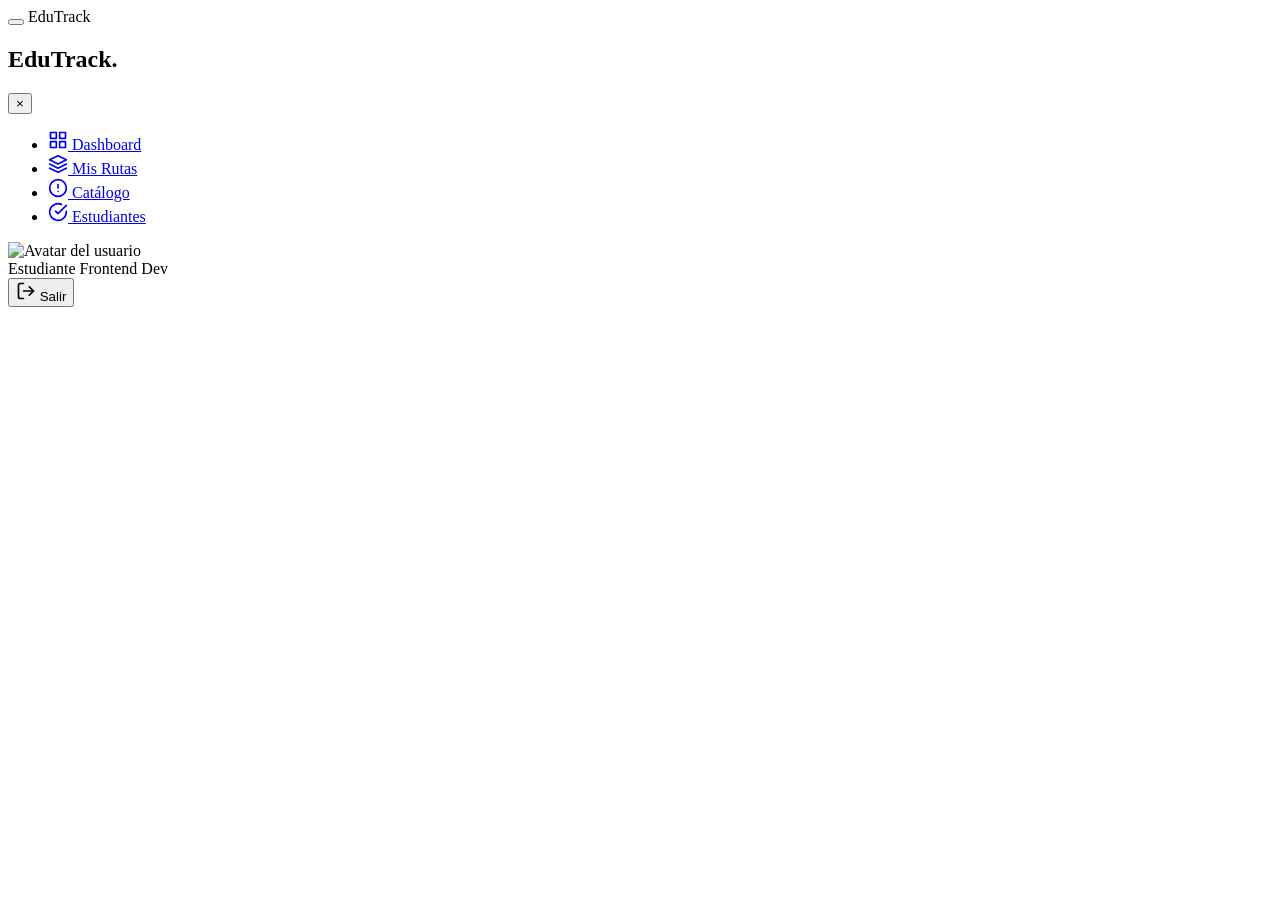
==== catalogo.html @ 28dd6607 "Merge branch 'fix/sidebar-cerrar' into dev" ====
<!DOCTYPE html>
<html lang="es">
<head>
    <meta charset="UTF-8">
    <meta name="viewport" content="width=device-width, initial-scale=1.0">
    <title>Catálogo de Cursos | EduTrack</title>
    <link rel="stylesheet" href="css/dashboard_styles.css">
    <link rel="stylesheet" href="css/catalogo.css">
    <link href="https://fonts.googleapis.com/css2?family=Inter:wght@400;500;600&family=Space+Grotesk:wght@500;700&display=swap" rel="stylesheet">
</head>
<body>

    <div class="mobile-topbar">
        <button id="menu-toggle" class="menu-btn" aria-label="Alternar menú">
            <div class="hamburger">
                <span></span><span></span><span></span><span></span>
            </div>
        </button>
        <span class="mobile-brand">EduTrack</span>
        <div class="mobile-spacer"></div>
    </div>

    <div class="dashboard-layout">
        <aside class="sidebar" id="sidebar">
            <div class="sidebar-header">
                <h1 class="brand-logo-text">EduTrack.</h1>
                <button id="close-sidebar" class="close-btn-mobile" aria-label="Cerrar menú">&times;</button>
            </div>

            <nav class="sidebar-nav">
                <ul class="nav-menu">
                    <li class="nav-item">
                        <a href="dashboard.html" class="nav-link">
                            <svg width="20" height="20" viewBox="0 0 24 24" fill="none" stroke="currentColor" stroke-width="2" stroke-linecap="round" stroke-linejoin="round"><rect x="3" y="3" width="7" height="7"></rect><rect x="14" y="3" width="7" height="7"></rect><rect x="14" y="14" width="7" height="7"></rect><rect x="3" y="14" width="7" height="7"></rect></svg>
                            <span>Dashboard</span>
                        </a>
                    </li>
                    <li class="nav-item">
                        <a href="#" class="nav-link" data-coming-soon="Mis Rutas">
                            <svg width="20" height="20" viewBox="0 0 24 24" fill="none" stroke="currentColor" stroke-width="2" stroke-linecap="round" stroke-linejoin="round"><polygon points="12 2 2 7 12 12 22 7 12 2"></polygon><polyline points="2 17 12 22 22 17"></polyline><polyline points="2 12 12 17 22 12"></polyline></svg>
                            <span>Mis Rutas</span>
                        </a>
                    </li>
                    <li class="nav-item active">
                        <a href="catalogo.html" class="nav-link">
                            <svg width="20" height="20" viewBox="0 0 24 24" fill="none" stroke="currentColor" stroke-width="2" stroke-linecap="round" stroke-linejoin="round"><circle cx="12" cy="12" r="10"></circle><line x1="12" y1="8" x2="12" y2="12"></line><line x1="12" y1="16" x2="12.01" y2="16"></line></svg>
                            <span>Catálogo</span>
                        </a>
                    </li>
                    <li class="nav-item">
                        <a href="estudiantes.html" class="nav-link">
                            <svg width="20" height="20" viewBox="0 0 24 24" fill="none" stroke="currentColor" stroke-width="2" stroke-linecap="round" stroke-linejoin="round"><path d="M22 11.08V12a10 10 0 1 1-5.93-9.14"></path><polyline points="22 4 12 14.01 9 11.01"></polyline></svg>
                            <span>Estudiantes</span>
                        </a>
                    </li>
                </ul>
            </nav>

            <div class="sidebar-footer">
                <div class="user-profile">
                    <img src="https://placehold.co/40x40?text=U" alt="Avatar del usuario" class="user-avatar">
                    <div class="user-info">
                        <span class="user-name">Estudiante</span>
                        <span class="user-role">Frontend Dev</span>
                    </div>
                </div>
                <button id="btn-logout-dashboard" class="btn-logout" aria-label="Cerrar sesión">
                    <svg width="20" height="20" viewBox="0 0 24 24" fill="none" stroke="currentColor" stroke-width="2" stroke-linecap="round" stroke-linejoin="round"><path d="M9 21H5a2 2 0 0 1-2-2V5a2 2 0 0 1 2-2h4"></path><polyline points="16 17 21 12 16 7"></polyline><line x1="21" y1="12" x2="9" y2="12"></line></svg>
                    <span>Salir</span>
                </button>
            </div>
        </aside>

        <div id="sidebar-overlay" class="sidebar-overlay"></div>

        <main class="main-content" id="catalog-app">
            <!-- El contenido se renderizará dinámicamente desde catalogo.js -->
        </main>
    </div>

    <script src="js/sidebar.js"></script>
    <script src="js/catalogo.js"></script>
</body>
</html>
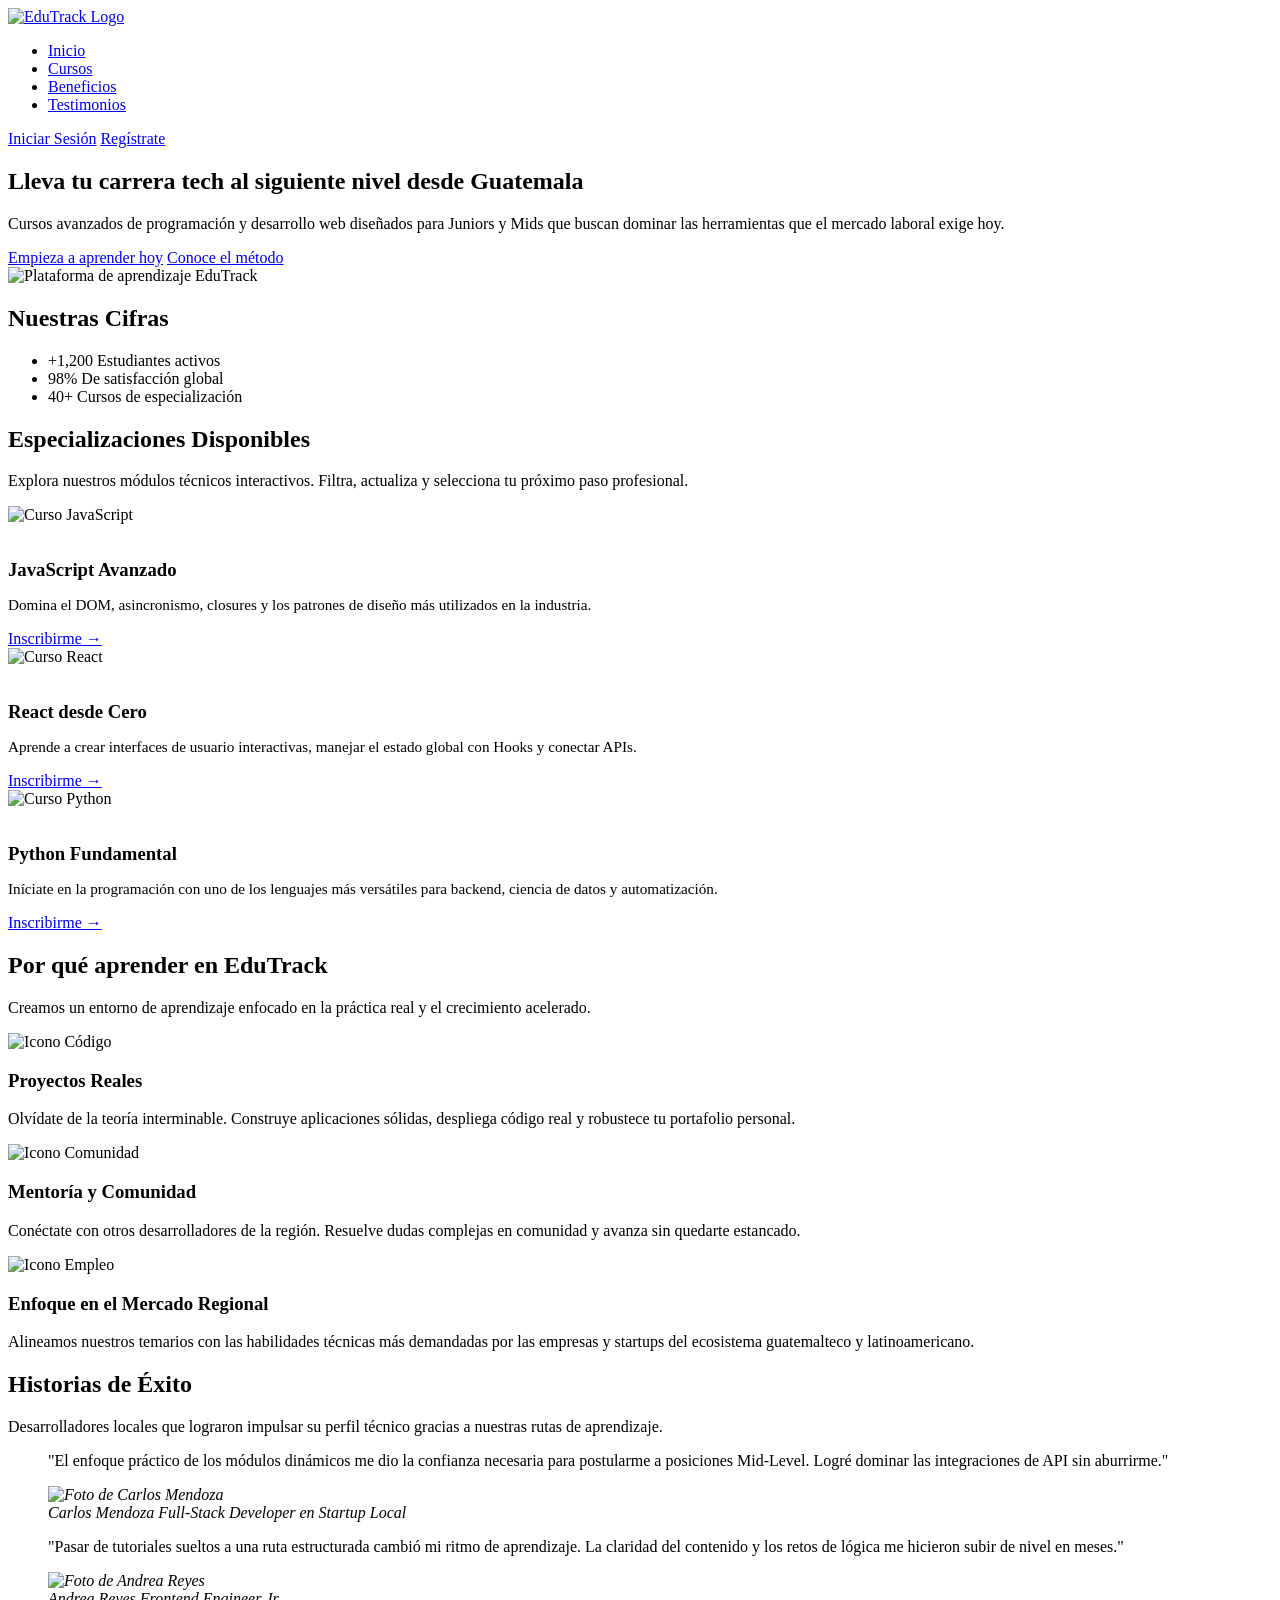
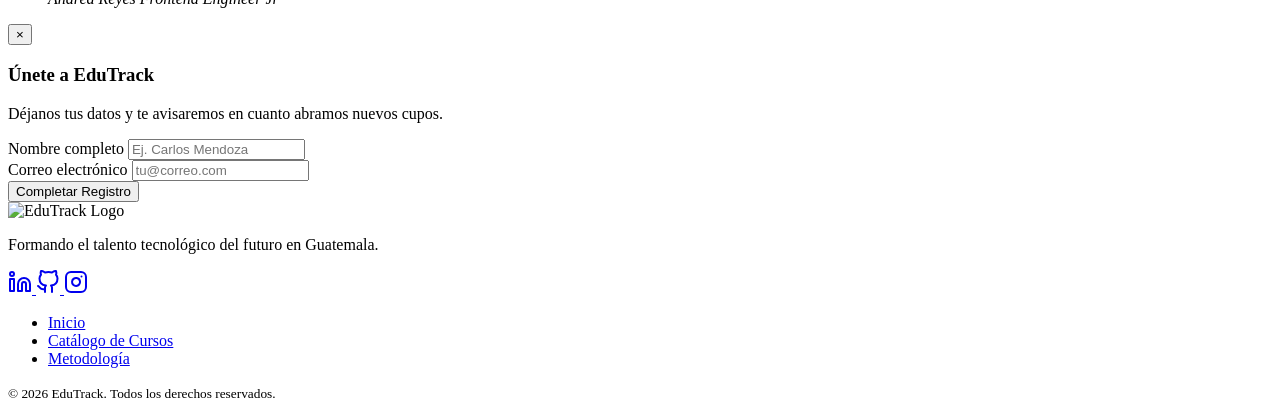
==== commit e9d658f4: "Merge branch 'refactor/sesion-modular' into dev" ====
--- a/catalogo.html
+++ b/catalogo.html
@@ -64,7 +64,7 @@
                         <span class="user-role">Frontend Dev</span>
                     </div>
                 </div>
-                <button id="btn-logout-dashboard" class="btn-logout" aria-label="Cerrar sesión">
+                <button class="btn-logout" aria-label="Cerrar sesión">
                     <svg width="20" height="20" viewBox="0 0 24 24" fill="none" stroke="currentColor" stroke-width="2" stroke-linecap="round" stroke-linejoin="round"><path d="M9 21H5a2 2 0 0 1-2-2V5a2 2 0 0 1 2-2h4"></path><polyline points="16 17 21 12 16 7"></polyline><line x1="21" y1="12" x2="9" y2="12"></line></svg>
                     <span>Salir</span>
                 </button>
@@ -78,6 +78,8 @@
         </main>
     </div>
 
+    <script src="js/utils.js"></script>
+    <script src="js/session.js"></script>
     <script src="js/sidebar.js"></script>
     <script src="js/catalogo.js"></script>
 </body>
--- a/css/catalogo.css
+++ b/css/catalogo.css
@@ -0,0 +1,125 @@
+/* =========================================
+   ESTILOS DEL CATÁLOGO DE CURSOS
+   ========================================= */
+   
+.catalog-header-container {
+    margin-bottom: 2rem;
+    display: flex;
+    flex-direction: column;
+    gap: 1.5rem;
+}
+
+@media screen and (min-width: 768px) {
+    .catalog-header-container {
+        flex-direction: row;
+        justify-content: space-between;
+        align-items: center;
+    }
+}
+
+.catalog-controls {
+    display: flex;
+    gap: 1rem;
+    width: 100%;
+    max-width: 500px;
+}
+
+.catalog-search, .catalog-filter {
+    padding: 0.75rem 1rem;
+    border: 1px solid var(--border-color);
+    border-radius: 8px;
+    font-family: var(--font-body);
+    font-size: 0.95rem;
+}
+
+.catalog-search {
+    flex: 1;
+}
+
+.catalog-grid {
+    display: grid;
+    grid-template-columns: repeat(auto-fill, minmax(280px, 1fr));
+    gap: 1.5rem;
+}
+
+.catalog-card {
+    background: var(--bg-surface);
+    border: 1px solid var(--border-color);
+    border-radius: 12px;
+    overflow: hidden;
+    transition: transform 0.3s ease, box-shadow 0.3s ease;
+    display: flex;
+    flex-direction: column;
+}
+
+.catalog-card:hover {
+    transform: translateY(-4px);
+    box-shadow: 0 10px 15px -3px rgba(0,0,0,0.1);
+}
+
+.catalog-image {
+    width: 100%;
+    height: 160px;
+    object-fit: cover;
+}
+
+.catalog-content {
+    padding: 1.5rem;
+    display: flex;
+    flex-direction: column;
+    flex: 1;
+    gap: 0.75rem;
+}
+
+.btn-enroll {
+    background: var(--accent-green); color: white; border: none; 
+    padding: 0.6rem 1rem; border-radius: 6px; font-weight: 600; cursor: pointer; transition: 0.3s;
+}
+.btn-enroll:hover { background: #059669; }
+.catalog-category {
+    background: #E0E7FF;
+    color: #4338CA;
+    padding: 0.25rem 0.5rem;
+    border-radius: 4px;
+    font-size: 0.75rem;
+    font-weight: 600;
+    width: fit-content;
+}
+
+.catalog-title {
+    font-size: 1.1rem;
+    color: var(--primary-dark);
+    margin: 0;
+}
+
+.catalog-desc {
+    color: var(--text-muted);
+    font-size: 0.9rem;
+    flex: 1;
+}
+
+.catalog-footer {
+    display: flex;
+    justify-content: space-between;
+    align-items: center;
+    margin-top: 1rem;
+    padding-top: 1rem;
+    border-top: 1px solid var(--border-color);
+}
+
+.catalog-price {
+    font-weight: bold;
+    color: var(--primary-dark);
+    font-size: 1.1rem;
+}
+
+.catalog-empty {
+    grid-column: 1 / -1;
+    text-align: center;
+    color: var(--text-muted);
+    margin-top: 2rem;
+}
+
+.catalog-header-container .greeting {
+    margin-bottom: 0.25rem;
+}
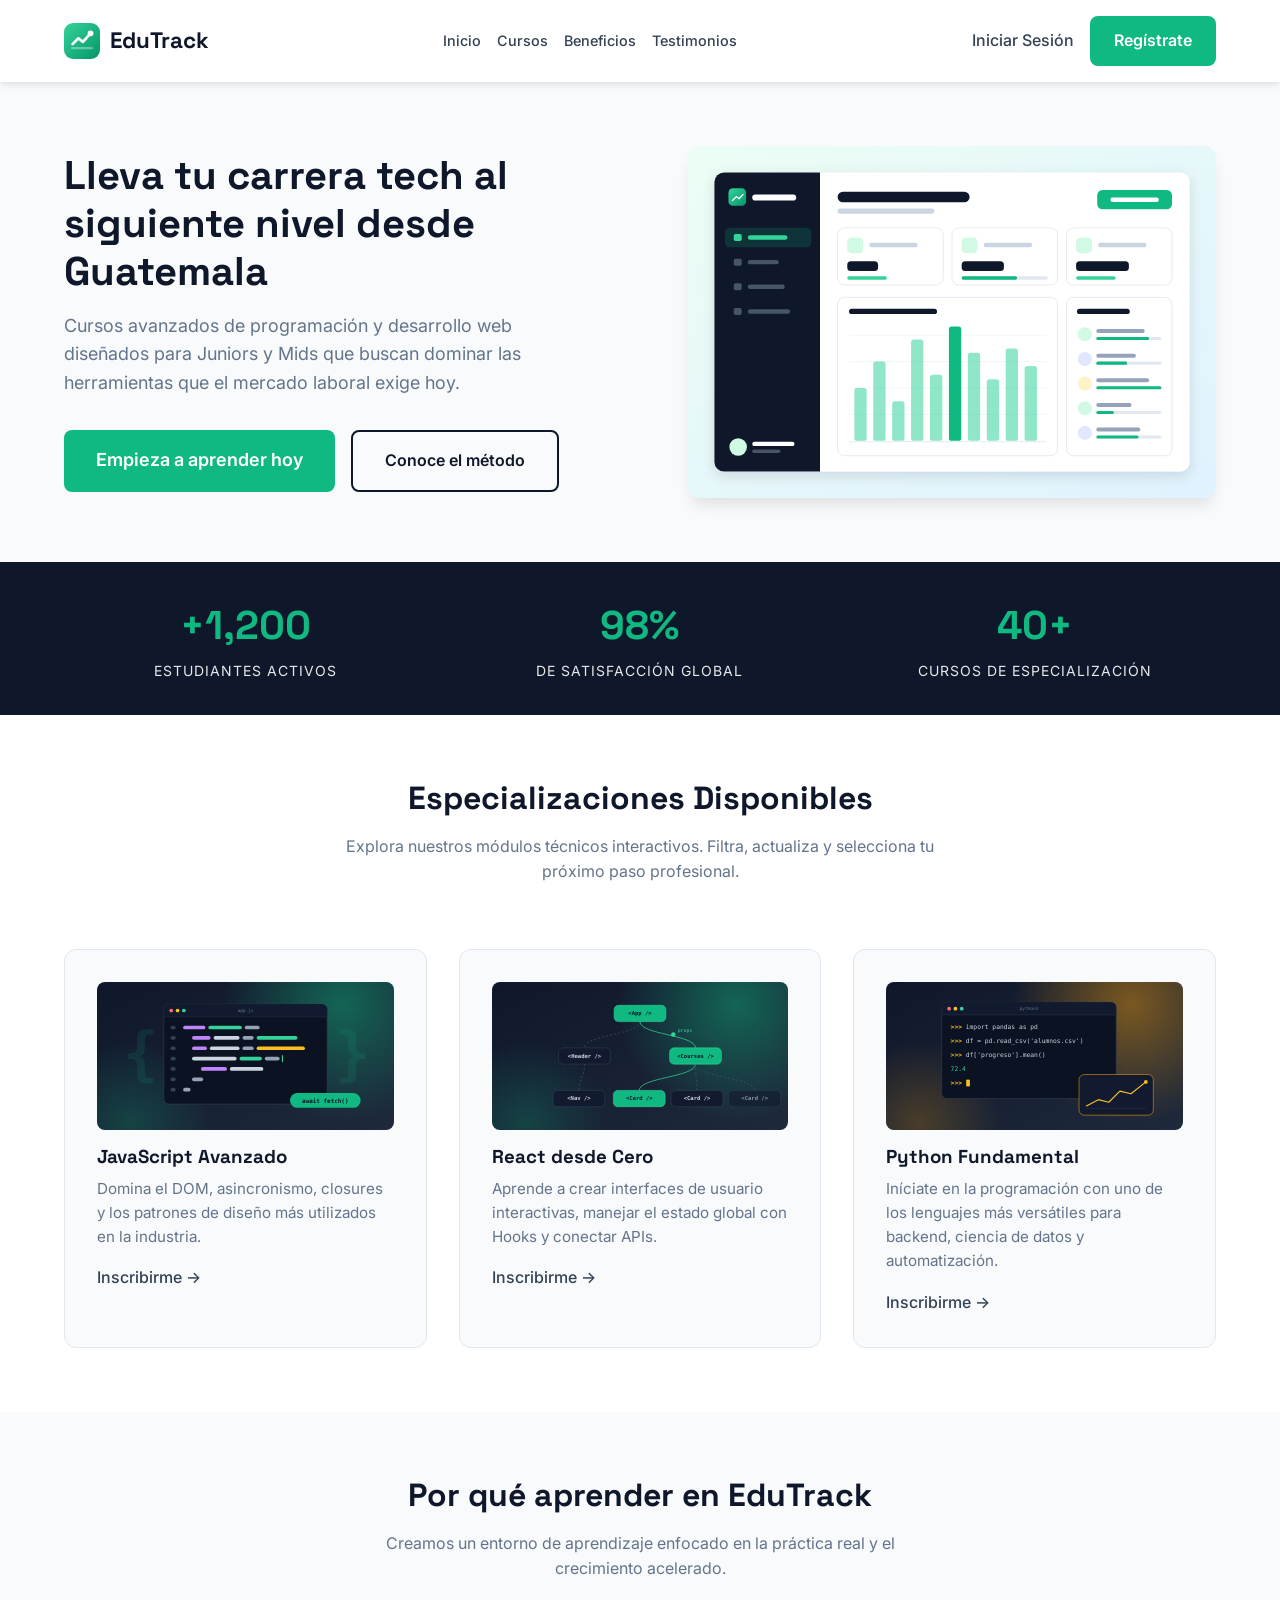
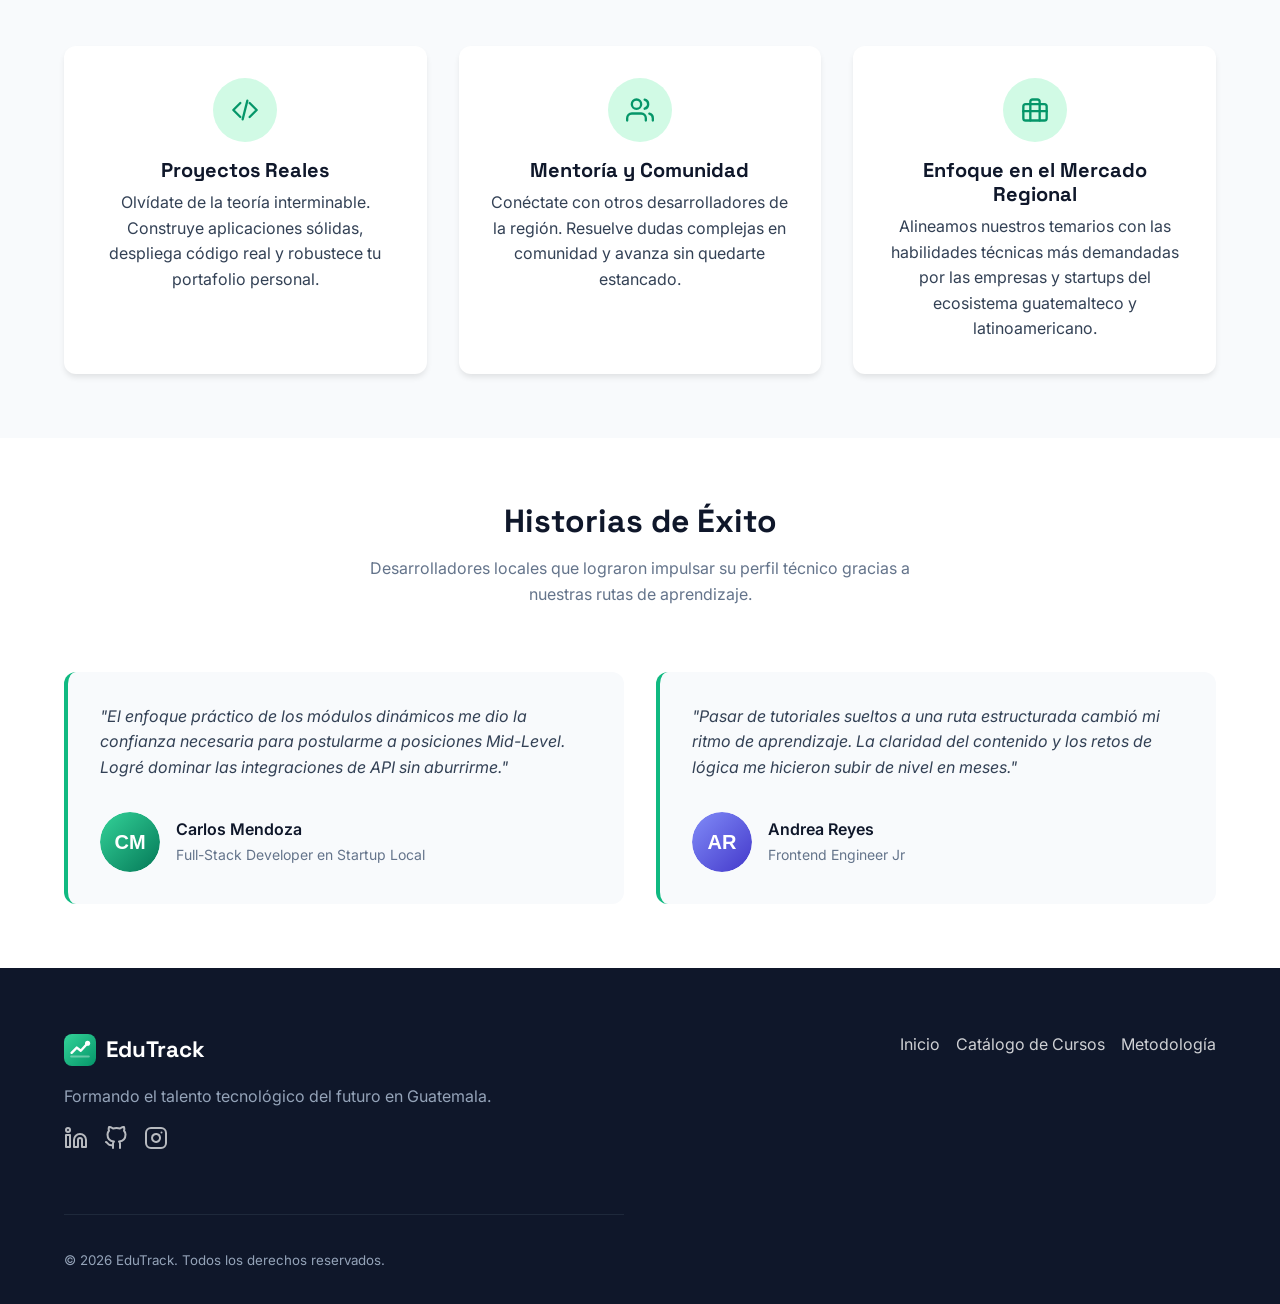
==== commit 5bf39c13: "Merge branch 'feat/imagenes' into dev" ====
--- a/catalogo.html
+++ b/catalogo.html
@@ -4,6 +4,7 @@
     <meta charset="UTF-8">
     <meta name="viewport" content="width=device-width, initial-scale=1.0">
     <title>Catálogo de Cursos | EduTrack</title>
+    <link rel="icon" type="image/svg+xml" href="assets/img/logo-mark.svg">
     <link rel="stylesheet" href="css/dashboard_styles.css">
     <link rel="stylesheet" href="css/catalogo.css">
     <link href="https://fonts.googleapis.com/css2?family=Inter:wght@400;500;600&family=Space+Grotesk:wght@500;700&display=swap" rel="stylesheet">
@@ -23,7 +24,7 @@
     <div class="dashboard-layout">
         <aside class="sidebar" id="sidebar">
             <div class="sidebar-header">
-                <h1 class="brand-logo-text">EduTrack.</h1>
+                <h1 class="brand-logo-text"><img src="assets/img/logo-mark.svg" alt="" width="30" height="30">EduTrack</h1>
                 <button id="close-sidebar" class="close-btn-mobile" aria-label="Cerrar menú">&times;</button>
             </div>
 
@@ -58,7 +59,7 @@
 
             <div class="sidebar-footer">
                 <div class="user-profile">
-                    <img src="https://placehold.co/40x40?text=U" alt="Avatar del usuario" class="user-avatar">
+                    <span class="user-avatar" aria-hidden="true">U</span>
                     <div class="user-info">
                         <span class="user-name">Estudiante</span>
                         <span class="user-role">Frontend Dev</span>
--- a/css/dashboard_styles.css
+++ b/css/dashboard_styles.css
@@ -0,0 +1,578 @@
+/* =========================================
+   1. VARIABLES & RESET (Exclusivas del App)
+   ========================================= */
+   :root {
+    --primary-dark: #0F172A;
+    --accent-green: #10B981;
+    --bg-app: #F8FAFC;
+    --bg-surface: #FFFFFF;
+    --text-main: #334155;
+    --text-muted: #64748B;
+    --border-color: #E2E8F0;
+    
+    --font-heading: 'Space Grotesk', sans-serif;
+    --font-body: 'Inter', sans-serif;
+    
+    --sidebar-width: 240px;
+    --transition: all 0.3s ease;
+}
+
+* {
+    margin: 0;
+    padding: 0;
+    box-sizing: border-box;
+}
+
+body {
+    font-family: var(--font-body);
+    background-color: var(--bg-app);
+    color: var(--text-main);
+    -webkit-font-smoothing: antialiased;
+}
+
+/* =========================================
+   2. APP BAR MÓVIL (Solo Mobile)
+   ========================================= */
+.mobile-topbar {
+    display: flex;
+    align-items: center;
+    justify-content: space-between;
+    padding: 1rem;
+    background-color: var(--bg-surface);
+    border-bottom: 1px solid var(--border-color);
+    position: sticky;
+    top: 0;
+    z-index: 40;
+}
+
+.menu-btn {
+    background: none;
+    border: none;
+    color: var(--primary-dark);
+    cursor: pointer;
+    display: flex;
+}
+
+.mobile-brand {
+    font-family: var(--font-heading);
+    font-weight: 700;
+    font-size: 1.2rem;
+    color: var(--primary-dark);
+}
+
+.mobile-spacer {
+    width: 24px; /* Mismo ancho que el icono para centrar el texto */
+}
+
+/* =========================================
+   3. LAYOUT PRINCIPAL & OVERLAY
+   ========================================= */
+.dashboard-layout {
+    display: flex;
+    min-height: 100vh;
+}
+
+.sidebar-overlay {
+    position: fixed;
+    top: 0;
+    left: 0;
+    width: 100%;
+    height: 100%;
+    background-color: rgba(15, 23, 42, 0.5);
+    z-index: 45;
+    opacity: 0;
+    visibility: hidden;
+    transition: var(--transition);
+}
+
+.sidebar-overlay.is-active {
+    opacity: 1;
+    visibility: visible;
+}
+
+/* =========================================
+   4. SIDEBAR IZQUIERDO
+   ========================================= */
+.sidebar {
+    position: fixed;
+    top: 0;
+    left: 0;
+    width: var(--sidebar-width);
+    height: 100vh;
+    background-color: var(--bg-surface);
+    border-right: 1px solid var(--border-color);
+    display: flex;
+    flex-direction: column;
+    z-index: 50;
+    transform: translateX(-100%); /* Oculto por defecto en móvil */
+    transition: transform 0.3s ease-in-out;
+}
+
+.sidebar.is-open {
+    transform: translateX(0);
+}
+
+.sidebar-header {
+    padding: 1.5rem;
+    display: flex;
+    justify-content: space-between;
+    align-items: center;
+}
+
+.brand-logo-text {
+    display: flex;
+    align-items: center;
+    gap: 0.6rem;
+    font-family: var(--font-heading);
+    font-size: 1.5rem;
+    color: var(--primary-dark);
+}
+
+.close-btn-mobile {
+    background: none;
+    border: none;
+    font-size: 1.5rem;
+    color: var(--text-muted);
+    cursor: pointer;
+}
+
+/* Navegación del Sidebar */
+.sidebar-nav {
+    flex: 1; /* Ocupa el espacio disponible */
+    padding: 1rem 0;
+}
+
+.nav-menu {
+    list-style: none;
+    display: flex;
+    flex-direction: column;
+    gap: 0.5rem;
+}
+
+.nav-link {
+    display: flex;
+    align-items: center;
+    gap: 0.75rem;
+    padding: 0.75rem 1.5rem;
+    color: var(--text-muted);
+    text-decoration: none;
+    font-weight: 500;
+    transition: var(--transition);
+    border-left: 3px solid transparent; /* Para el estado activo */
+}
+
+.nav-link:hover {
+    background-color: #F1F5F9;
+    color: var(--primary-dark);
+}
+
+.nav-item.active .nav-link {
+    color: var(--accent-green);
+    background-color: rgba(16, 185, 129, 0.05);
+    border-left-color: var(--accent-green);
+}
+
+/* Footer del Sidebar (Usuario) */
+.sidebar-footer {
+    padding: 1.5rem;
+    border-top: 1px solid var(--border-color);
+    display: flex;
+    flex-direction: column;
+    gap: 1rem;
+}
+
+.user-profile {
+    display: flex;
+    align-items: center;
+    gap: 0.75rem;
+}
+
+/* Avatar con las iniciales del usuario (las asigna session.js) */
+.user-avatar {
+    width: 40px;
+    height: 40px;
+    flex-shrink: 0;
+    display: grid;
+    place-items: center;
+    border-radius: 50%;
+    background-color: #D1FAE5;
+    color: #047857;
+    font-family: var(--font-heading);
+    font-weight: 700;
+    font-size: 0.95rem;
+}
+
+.user-info {
+    display: flex;
+    flex-direction: column;
+}
+
+.user-name {
+    font-size: 0.9rem;
+    font-weight: 600;
+    color: var(--primary-dark);
+}
+
+.user-role {
+    font-size: 0.75rem;
+    color: var(--text-muted);
+}
+
+.btn-logout {
+    display: flex;
+    align-items: center;
+    gap: 0.5rem;
+    background: none;
+    border: none;
+    color: var(--text-muted);
+    font-size: 0.9rem;
+    font-weight: 500;
+    cursor: pointer;
+    transition: var(--transition);
+}
+
+.btn-logout:hover {
+    color: #EF4444; /* Rojo para advertir salida */
+}
+
+/* =========================================
+   5. ÁREA PRINCIPAL & TARJETAS
+   ========================================= */
+@keyframes pageFadeIn {
+    from { opacity: 0; transform: translateY(15px); }
+    to { opacity: 1; transform: translateY(0); }
+}
+
+.main-content {
+    flex: 1;
+    padding: 1.5rem;
+    width: 100%;
+    /* Aplicamos la transición suave de carga a todas las páginas */
+    animation: pageFadeIn 0.4s ease-out forwards;
+}
+
+.content-header {
+    margin-bottom: 2rem;
+}
+
+.greeting {
+    font-family: var(--font-heading);
+    font-size: 1.5rem;
+    color: var(--primary-dark);
+    margin-bottom: 0.25rem;
+}
+
+.greeting-subtitle {
+    color: var(--text-muted);
+    font-size: 0.95rem;
+}
+
+/* Grid de Tarjetas (Reutilizado del paso anterior) */
+.dashboard-cards {
+    display: grid;
+    grid-template-columns: repeat(auto-fit, minmax(280px, 1fr));
+    gap: 1.5rem;
+}
+
+.stat-card {
+    background-color: var(--bg-surface);
+    padding: 1.5rem;
+    border-radius: 12px;
+    box-shadow: 0 2px 4px rgba(0, 0, 0, 0.02);
+    border: 1px solid var(--border-color);
+    display: flex;
+    flex-direction: column;
+    gap: 1rem;
+    transition: var(--transition);
+}
+
+.stat-card:hover {
+    transform: translateY(-2px);
+    box-shadow: 0 10px 15px -3px rgba(0, 0, 0, 0.05);
+}
+
+.stat-header {
+    display: flex;
+    align-items: center;
+    gap: 0.75rem;
+}
+
+.icon-wrapper {
+    width: 40px;
+    height: 40px;
+    background-color: #F1F5F9;
+    color: var(--primary-dark);
+    border-radius: 8px;
+    display: flex;
+    align-items: center;
+    justify-content: center;
+}
+
+.stat-title {
+    font-size: 1rem;
+    color: var(--text-muted);
+    font-weight: 500;
+}
+
+.stat-body {
+    display: flex;
+    flex-direction: column;
+    gap: 0.5rem;
+}
+
+.stat-value {
+    font-family: var(--font-heading);
+    font-size: 2rem;
+    font-weight: 700;
+    color: var(--primary-dark);
+    line-height: 1;
+}
+
+.stat-date {
+    font-size: 0.875rem;
+    color: var(--primary-dark);
+    font-weight: 500;
+}
+
+.progress-track {
+    width: 100%;
+    height: 8px;
+    background-color: var(--border-color);
+    border-radius: 4px;
+    overflow: hidden;
+    margin: 0.25rem 0;
+}
+
+.progress-fill {
+    height: 100%;
+    background-color: var(--accent-green);
+    border-radius: 4px;
+    transition: width 1s ease-in-out;
+}
+
+.stat-variation {
+    display: flex;
+    align-items: center;
+    gap: 0.35rem;
+    font-size: 0.85rem;
+    font-weight: 500;
+}
+
+.stat-variation.positive { color: var(--accent-green); }
+.stat-variation.neutral { color: var(--text-muted); }
+
+/* =========================================
+   6. MEDIA QUERIES (Desktop)
+   ========================================= */
+@media screen and (min-width: 1024px) {
+    .mobile-topbar {
+        display: none; /* Ocultamos la barra móvil */
+    }
+
+    .close-btn-mobile {
+        display: none; /* Ocultamos el botón de cerrar en el sidebar */
+    }
+
+    .sidebar {
+        transform: translateX(0); /* Sidebar siempre visible */
+    }
+
+    .main-content {
+        margin-left: var(--sidebar-width); /* Empujamos el contenido a la derecha */
+        padding: 2.5rem 3rem; /* Más espacio para respirar en desktop */
+    }
+
+    .greeting {
+        font-size: 2rem;
+    }
+}
+
+/* =========================================
+   7. TABLA DE CURSOS (Responsive)
+   ========================================= */
+   .recent-courses-section {
+    margin-top: 2.5rem;
+}
+
+.section-header-table {
+    margin-bottom: 1rem;
+}
+
+.table-title {
+    font-family: var(--font-heading);
+    font-size: 1.25rem;
+    color: var(--primary-dark);
+}
+
+.table-container {
+    background-color: var(--bg-surface);
+    border-radius: 12px;
+    border: 1px solid var(--border-color);
+    overflow-x: auto; /* Permite scroll horizontal si el contenido desborda en móvil */
+    box-shadow: 0 2px 4px rgba(0, 0, 0, 0.02);
+}
+
+.courses-table {
+    width: 100%;
+    border-collapse: collapse;
+    text-align: left;
+    min-width: 600px; /* Asegura que la tabla no se aplaste demasiado en tablets */
+}
+
+/* Encabezados */
+.courses-table th {
+    background-color: var(--bg-surface);
+    color: var(--text-muted);
+    font-weight: 600;
+    font-size: 0.85rem;
+    text-transform: uppercase;
+    letter-spacing: 0.5px;
+    padding: 1rem 1.5rem;
+    border-bottom: 1px solid var(--border-color);
+}
+
+/* Celdas */
+.courses-table td {
+    padding: 1rem 1.5rem;
+    color: var(--text-main);
+    font-size: 0.95rem;
+    border-bottom: 1px solid var(--border-color);
+    vertical-align: middle;
+}
+
+/* Fila Alternada (Zebra Striping) */
+.courses-table tbody tr:nth-child(even) {
+    background-color: #F1F5F9; /* Gris muy claro */
+}
+
+.courses-table tbody tr:hover {
+    background-color: #E2E8F0; /* Feedback sutil al pasar el mouse */
+    transition: background-color 0.2s ease;
+}
+
+/* Tipografía específica para ciertas celdas */
+.course-name {
+    font-weight: 500;
+    color: var(--primary-dark);
+}
+
+.progress-cell {
+    font-family: var(--font-heading);
+    font-weight: 600;
+}
+
+/* =========================================
+   8. BADGES DE ESTADO
+   ========================================= */
+.badge {
+    display: inline-block;
+    padding: 0.25rem 0.75rem;
+    border-radius: 9999px; /* Pill shape */
+    font-size: 0.8rem;
+    font-weight: 600;
+    text-align: center;
+}
+
+/* Azul para "En Progreso" */
+.badge-progress {
+    background-color: #DBEAFE;
+    color: #1E40AF;
+}
+
+/* Verde para "Completado" */
+.badge-completed {
+    background-color: #D1FAE5;
+    color: #065F46;
+}
+
+/* Amarillo para "Pausado" */
+.badge-paused {
+    background-color: #FEF3C7;
+    color: #92400E;
+}
+
+/* =========================================
+   9. MEDIA QUERIES (Tabla Responsive)
+   ========================================= */
+/* Para pantallas móviles (menores a 768px) */
+@media screen and (max-width: 767px) {
+    .hide-on-mobile {
+        display: none;
+    }
+    
+    .courses-table {
+        min-width: 100%; /* Elimina la restricción en móviles pequeños */
+    }
+    
+    .courses-table th, 
+    .courses-table td {
+        padding: 0.75rem 1rem; /* Reduce el padding en móvil */
+    }
+}
+
+/* =========================================
+   ANIMACIÓN DEL BOTÓN HAMBURGUESA (||| a X)
+   ========================================= */
+   .hamburger {
+    display: flex;
+    flex-direction: column;
+    justify-content: space-between;
+    width: 24px;
+    height: 18px;
+    cursor: pointer;
+}
+
+.hamburger span {
+    display: block;
+    height: 2px;
+    width: 100%;
+    background-color: var(--primary-dark);
+    border-radius: 2px;
+    transition: all 0.3s ease-in-out;
+    transform-origin: center;
+}
+
+/* Estado Activo: Transformación a X */
+.menu-btn.is-active .hamburger span:nth-child(1) {
+    transform: translateY(8px) rotate(45deg);
+}
+
+.menu-btn.is-active .hamburger span:nth-child(2) {
+    opacity: 0;
+    transform: scale(0);
+}
+
+.menu-btn.is-active .hamburger span:nth-child(3) {
+    transform: translateY(-8px) rotate(-45deg);
+}
+
+/* Asegurar la transición de 0.3s en el sidebar y overlay */
+.sidebar {
+    transition: transform 0.3s ease-in-out;
+}
+
+.sidebar-overlay {
+    transition: opacity 0.3s ease-in-out, visibility 0.3s ease-in-out;
+}
+
+/* =========================================
+   MEDIA QUERIES (Ajustado a 768px)
+   ========================================= */
+@media screen and (min-width: 768px) {
+    .mobile-topbar {
+        display: none;
+    }
+
+    .close-btn-mobile {
+        display: none;
+    }
+
+    .sidebar {
+        transform: translateX(0); /* Sidebar visible en desktop */
+    }
+
+    .main-content {
+        margin-left: var(--sidebar-width);
+        padding: 2.5rem 3rem;
+    }
+}
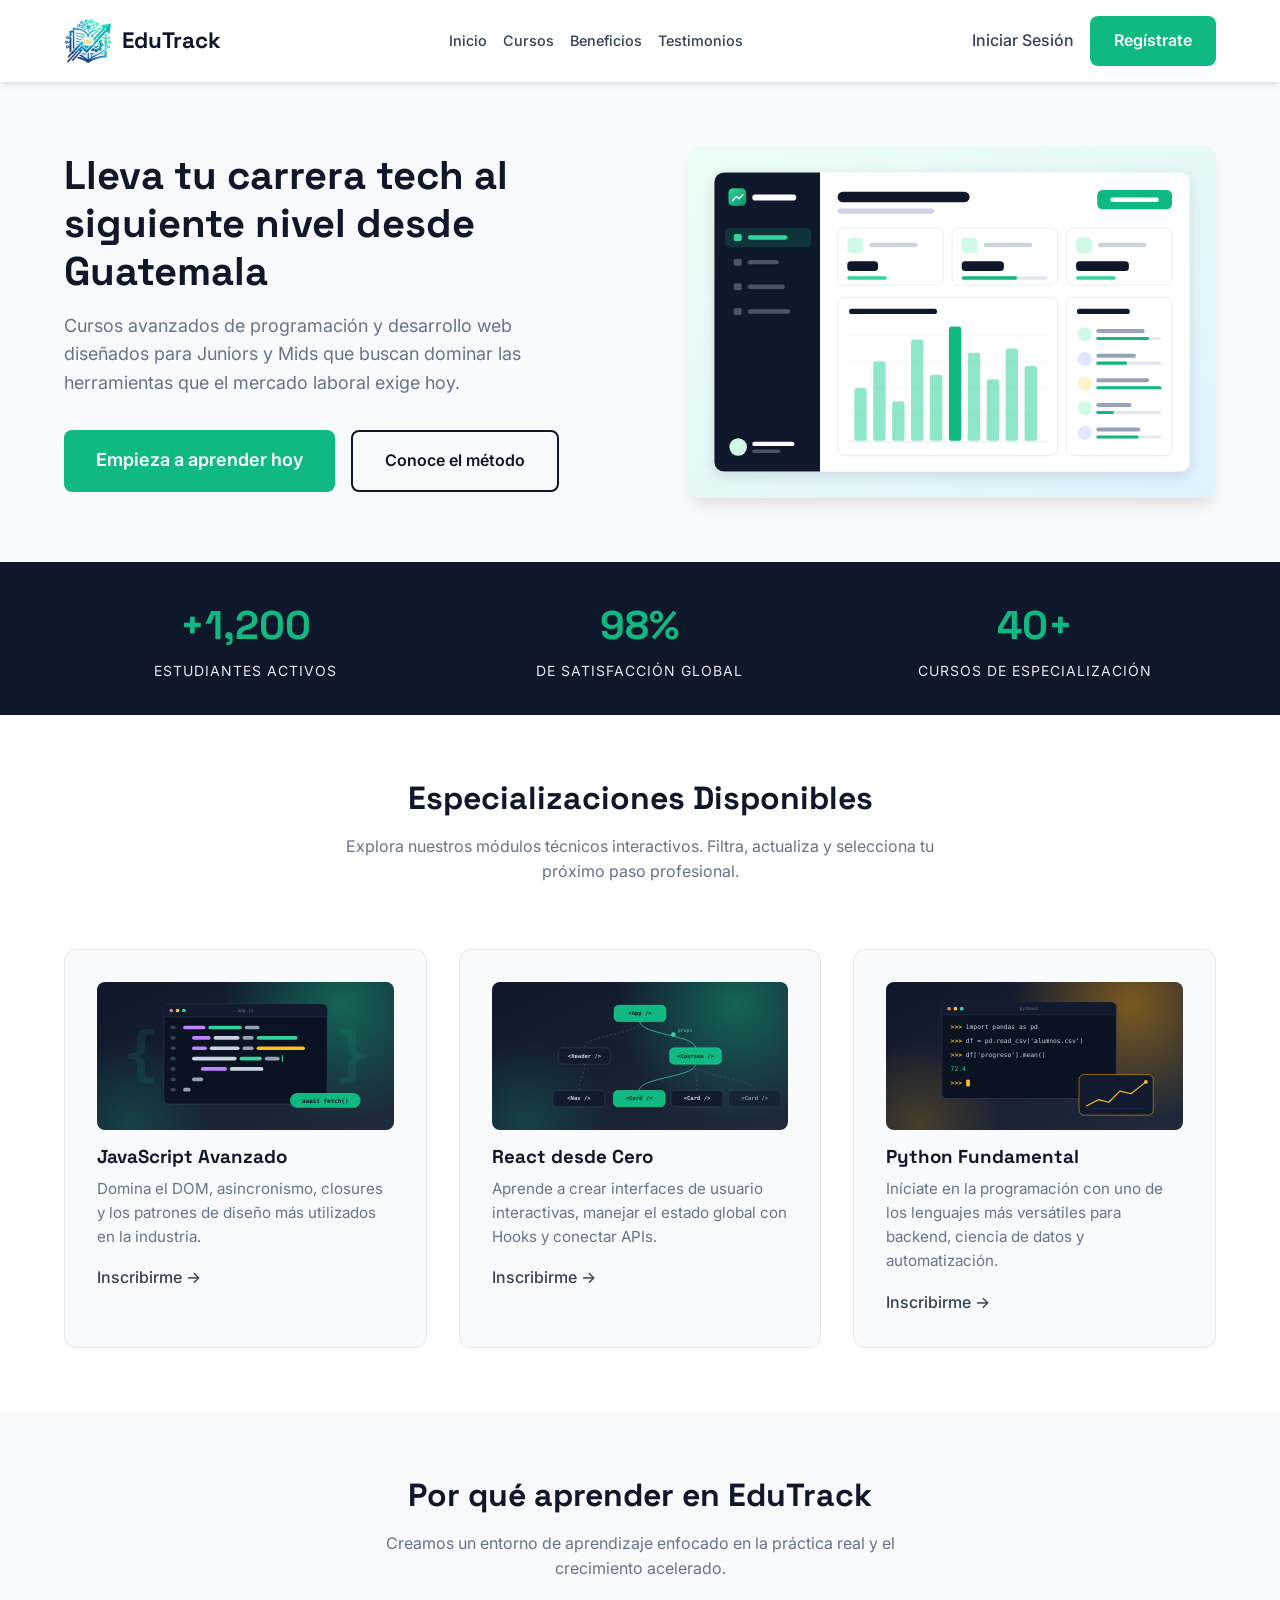
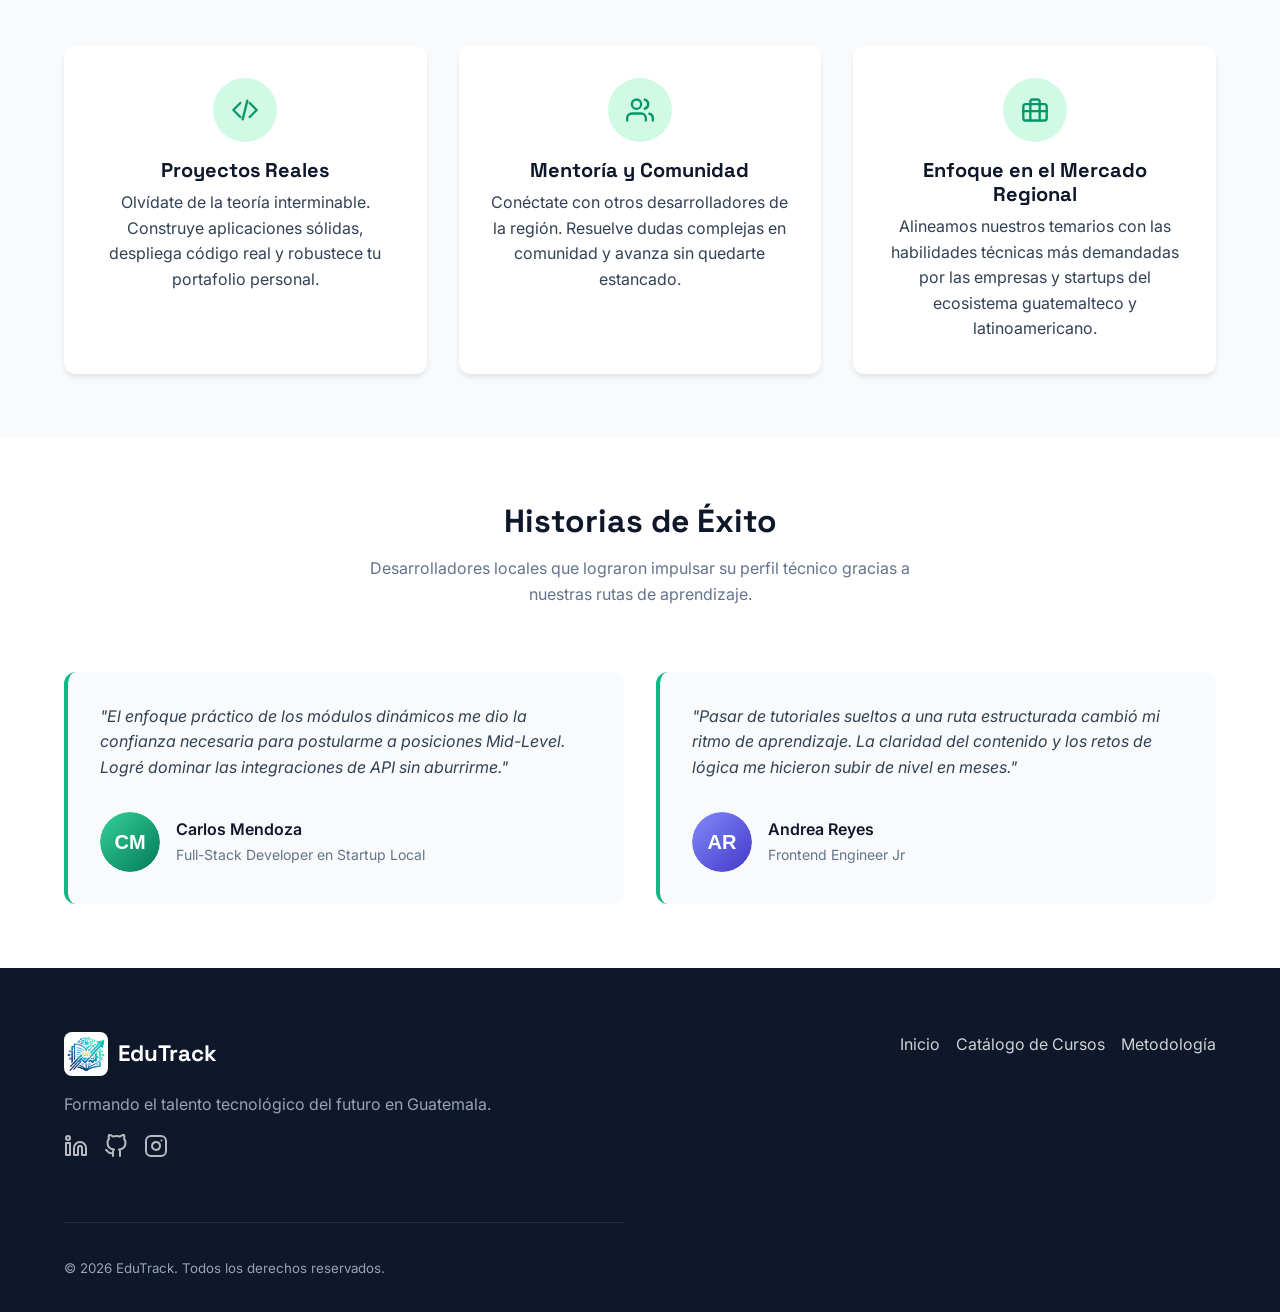
==== commit 3bcbaa9d: "Merge branch 'feat/logo' into dev" ====
--- a/catalogo.html
+++ b/catalogo.html
@@ -4,7 +4,7 @@
     <meta charset="UTF-8">
     <meta name="viewport" content="width=device-width, initial-scale=1.0">
     <title>Catálogo de Cursos | EduTrack</title>
-    <link rel="icon" type="image/svg+xml" href="assets/img/logo-mark.svg">
+    <link rel="icon" type="image/png" sizes="64x64" href="assets/img/favicon-64.png">
     <link rel="stylesheet" href="css/dashboard_styles.css">
     <link rel="stylesheet" href="css/catalogo.css">
     <link href="https://fonts.googleapis.com/css2?family=Inter:wght@400;500;600&family=Space+Grotesk:wght@500;700&display=swap" rel="stylesheet">
@@ -24,7 +24,7 @@
     <div class="dashboard-layout">
         <aside class="sidebar" id="sidebar">
             <div class="sidebar-header">
-                <h1 class="brand-logo-text"><img src="assets/img/logo-mark.svg" alt="" width="30" height="30">EduTrack</h1>
+                <h1 class="brand-logo-text"><img src="assets/img/logo-edutrack.png" alt="" width="38" height="38">EduTrack</h1>
                 <button id="close-sidebar" class="close-btn-mobile" aria-label="Cerrar menú">&times;</button>
             </div>
 
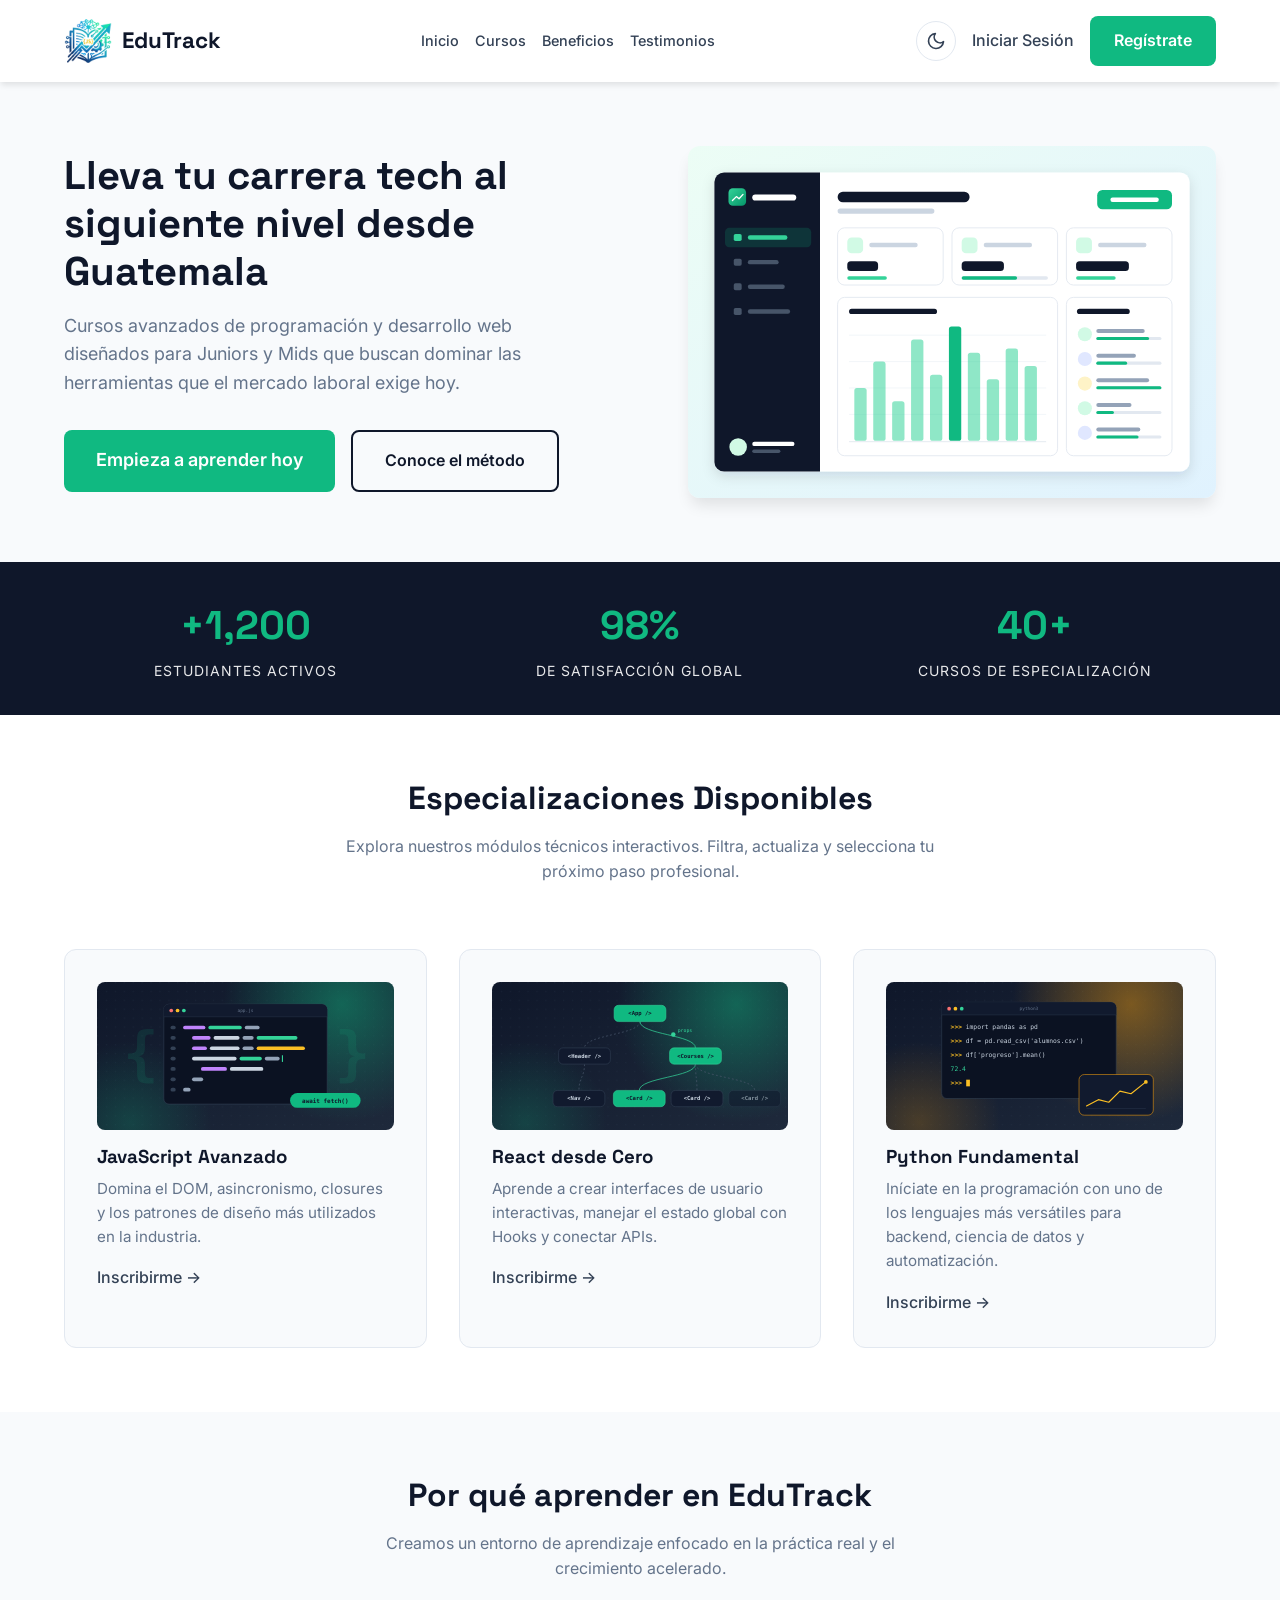
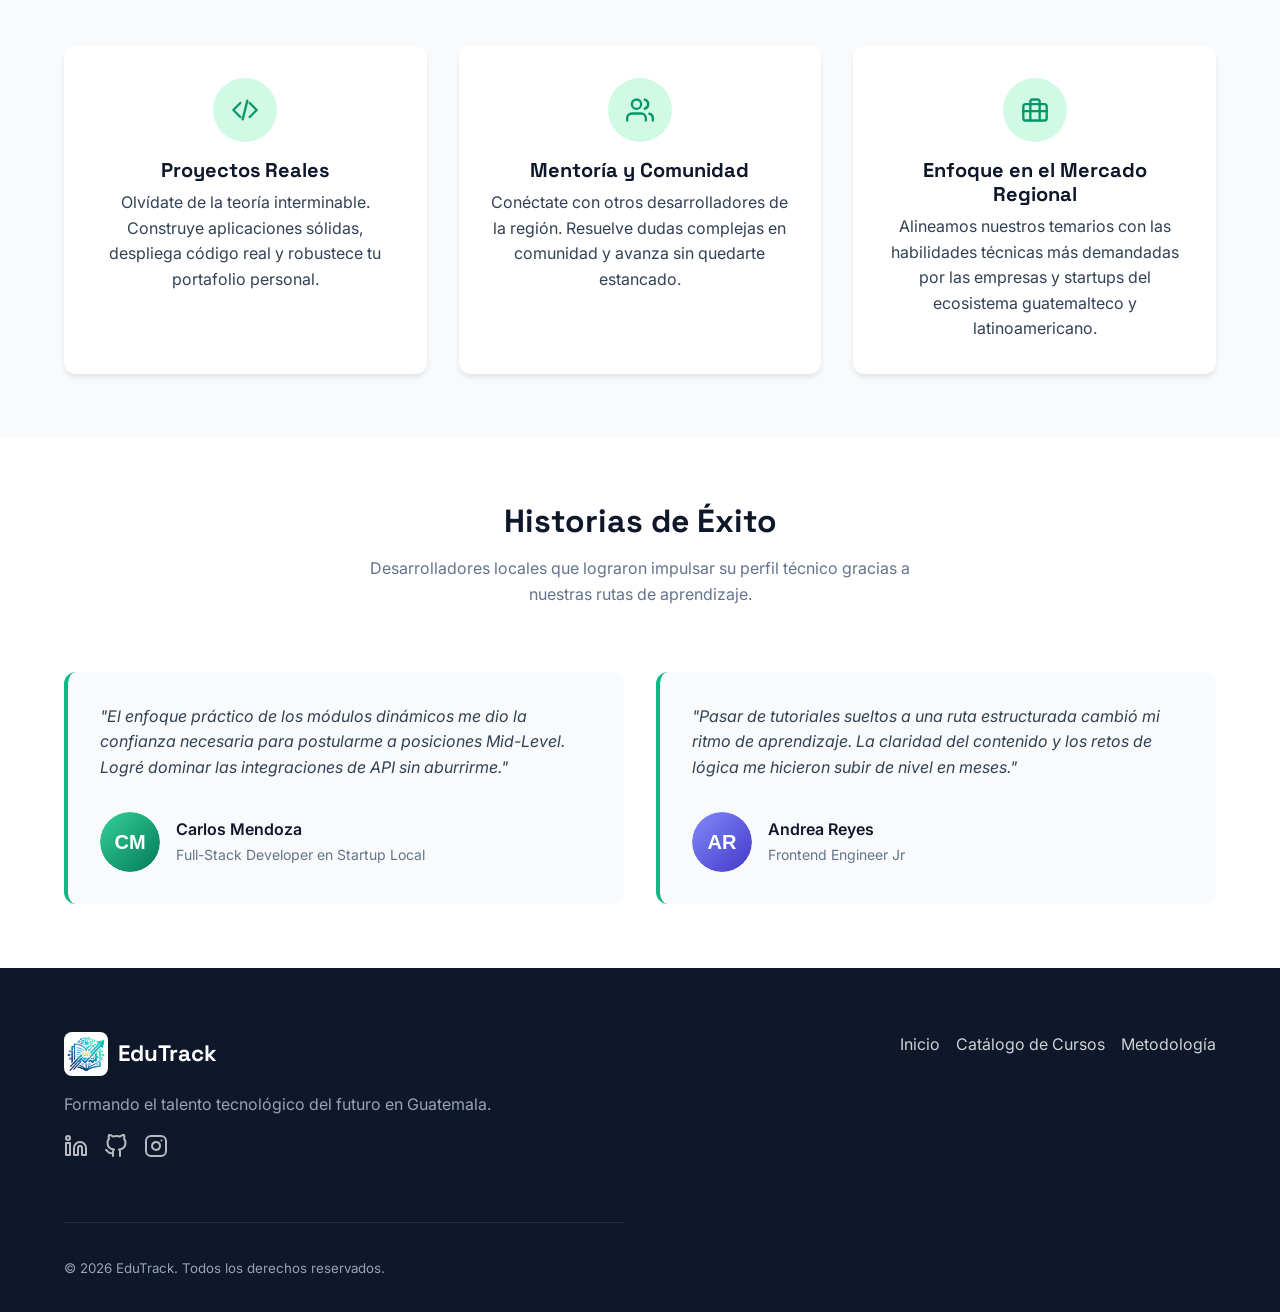
==== commit 4ac7d53c: "feat: Add light and dark theme toggle - theme.js applies the theme from the <head> to avoid a flash," ====
--- a/catalogo.html
+++ b/catalogo.html
@@ -8,6 +8,8 @@
     <link rel="stylesheet" href="css/dashboard_styles.css">
     <link rel="stylesheet" href="css/catalogo.css">
     <link href="https://fonts.googleapis.com/css2?family=Inter:wght@400;500;600&family=Space+Grotesk:wght@500;700&display=swap" rel="stylesheet">
+    <link rel="stylesheet" href="css/theme.css">
+    <script src="js/theme.js"></script>
 </head>
 <body>
 
@@ -65,6 +67,11 @@
                         <span class="user-role">Frontend Dev</span>
                     </div>
                 </div>
+                <button type="button" class="theme-toggle theme-toggle--row" data-theme-toggle aria-label="Cambiar tema">
+                    <svg class="icon-moon" width="20" height="20" viewBox="0 0 24 24" fill="none" stroke="currentColor" stroke-width="2" stroke-linecap="round" stroke-linejoin="round" aria-hidden="true"><path d="M21 12.79A9 9 0 1 1 11.21 3 7 7 0 0 0 21 12.79z"></path></svg>
+                    <svg class="icon-sun" width="20" height="20" viewBox="0 0 24 24" fill="none" stroke="currentColor" stroke-width="2" stroke-linecap="round" stroke-linejoin="round" aria-hidden="true"><circle cx="12" cy="12" r="5"></circle><line x1="12" y1="1" x2="12" y2="3"></line><line x1="12" y1="21" x2="12" y2="23"></line><line x1="4.22" y1="4.22" x2="5.64" y2="5.64"></line><line x1="18.36" y1="18.36" x2="19.78" y2="19.78"></line><line x1="1" y1="12" x2="3" y2="12"></line><line x1="21" y1="12" x2="23" y2="12"></line><line x1="4.22" y1="19.78" x2="5.64" y2="18.36"></line><line x1="18.36" y1="5.64" x2="19.78" y2="4.22"></line></svg>
+                    <span class="theme-toggle-label">Tema oscuro</span>
+                </button>
                 <button class="btn-logout" aria-label="Cerrar sesión">
                     <svg width="20" height="20" viewBox="0 0 24 24" fill="none" stroke="currentColor" stroke-width="2" stroke-linecap="round" stroke-linejoin="round"><path d="M9 21H5a2 2 0 0 1-2-2V5a2 2 0 0 1 2-2h4"></path><polyline points="16 17 21 12 16 7"></polyline><line x1="21" y1="12" x2="9" y2="12"></line></svg>
                     <span>Salir</span>
--- a/css/theme.css
+++ b/css/theme.css
@@ -0,0 +1,205 @@
+/* =========================================
+   TEMA CLARO / OSCURO
+   Se carga después del resto de hojas en todas las páginas.
+   El atributo data-theme del <html> lo controla js/theme.js.
+   ========================================= */
+
+/* -----------------------------------------
+   1. BOTÓN DE CAMBIO DE TEMA
+   ----------------------------------------- */
+.theme-toggle {
+    display: inline-flex;
+    align-items: center;
+    justify-content: center;
+    gap: 0.5rem;
+    width: 40px;
+    height: 40px;
+    border: 1px solid var(--border-color, #E2E8F0);
+    border-radius: 50%;
+    background: transparent;
+    color: var(--text-main);
+    cursor: pointer;
+    transition: background-color 0.2s ease, color 0.2s ease, border-color 0.2s ease;
+}
+
+.theme-toggle:hover {
+    color: var(--accent-green);
+    border-color: var(--accent-green);
+}
+
+.theme-toggle:focus-visible {
+    outline: 2px solid var(--accent-green);
+    outline-offset: 2px;
+}
+
+/* Variante en fila para el sidebar (mismo estilo que "Salir") */
+.theme-toggle--row {
+    width: auto;
+    height: auto;
+    justify-content: flex-start;
+    padding: 0;
+    border: none;
+    border-radius: 0;
+    color: var(--text-muted);
+    font-size: 0.9rem;
+    font-weight: 500;
+    font-family: inherit;
+}
+
+.theme-toggle--row:hover {
+    color: var(--accent-green);
+}
+
+/* Se muestra la luna en tema claro y el sol en tema oscuro */
+.theme-toggle .icon-sun { display: none; }
+[data-theme="dark"] .theme-toggle .icon-sun { display: block; }
+[data-theme="dark"] .theme-toggle .icon-moon { display: none; }
+
+/* -----------------------------------------
+   2. PALETA OSCURA
+   Se redefinen las variables de texto, fondos y bordes.
+   --white no cambia porque también se usa como color de texto
+   sobre botones verdes; las superficies se ajustan abajo.
+   ----------------------------------------- */
+:root[data-theme="dark"] {
+    color-scheme: dark;
+
+    --dark-bg: #0B1120;
+    --dark-surface: #121A2B;
+    --dark-surface-2: #1A2438;
+    --dark-deep: #070C18;
+
+    --primary-dark: #F1F5F9;   /* Títulos y texto destacado */
+    --primary-light: #334155;
+    --text-main: #CBD5E1;
+    --text-muted: #94A3B8;
+    --border-color: #253047;
+    --bg-light: var(--dark-bg);
+    --bg-app: var(--dark-bg);
+    --bg-surface: var(--dark-surface);
+    --shadow-sm: 0 4px 6px -1px rgba(0, 0, 0, 0.4);
+    --shadow-md: 0 10px 15px -3px rgba(0, 0, 0, 0.45);
+}
+
+/* Placa clara detrás del logo para que sus tonos azules contrasten (igual que en el footer) */
+[data-theme="dark"] .main-header .brand-logo img,
+[data-theme="dark"] .brand-logo-text img {
+    background-color: #FFFFFF;
+    border-radius: 8px;
+    padding: 3px;
+}
+
+/* -----------------------------------------
+   3. LANDING PAGE
+   ----------------------------------------- */
+[data-theme="dark"] .main-header,
+[data-theme="dark"] .courses-section,
+[data-theme="dark"] .testimonials-section,
+[data-theme="dark"] .benefit-card,
+[data-theme="dark"] .modal-content {
+    background-color: var(--dark-surface);
+}
+
+[data-theme="dark"] .course-card,
+[data-theme="dark"] .testimonial-card {
+    background-color: var(--dark-bg);
+    border-color: var(--border-color);
+}
+
+/* Secciones que usaban --primary-dark como fondo */
+[data-theme="dark"] .stats-section,
+[data-theme="dark"] .main-footer {
+    background-color: var(--dark-deep);
+}
+
+[data-theme="dark"] .btn-large-secondary:hover {
+    color: var(--dark-bg);
+}
+
+[data-theme="dark"] .benefit-icon-wrapper {
+    background-color: rgba(16, 185, 129, 0.15);
+}
+
+[data-theme="dark"] .form-input {
+    background-color: var(--dark-bg);
+    border-color: var(--border-color);
+    color: var(--text-main);
+}
+
+/* -----------------------------------------
+   4. PANEL PRIVADO (dashboard, catálogo, estudiantes)
+   ----------------------------------------- */
+[data-theme="dark"] .nav-link:hover,
+[data-theme="dark"] .icon-wrapper,
+[data-theme="dark"] .courses-table tbody tr:nth-child(even) {
+    background-color: var(--dark-surface-2);
+}
+
+[data-theme="dark"] .courses-table tbody tr:hover {
+    background-color: var(--primary-light);
+}
+
+[data-theme="dark"] .nav-item.active .nav-link {
+    background-color: rgba(16, 185, 129, 0.12);
+}
+
+[data-theme="dark"] .sidebar-overlay {
+    background-color: rgba(0, 0, 0, 0.6);
+}
+
+[data-theme="dark"] .user-avatar {
+    background-color: rgba(16, 185, 129, 0.18);
+    color: #6EE7B7;
+}
+
+/* Insignias: fondos translúcidos y texto claro para mantener el contraste */
+[data-theme="dark"] .badge-progress  { background-color: rgba(59, 130, 246, 0.18); color: #93C5FD; }
+[data-theme="dark"] .badge-completed { background-color: rgba(16, 185, 129, 0.18); color: #6EE7B7; }
+[data-theme="dark"] .badge-paused    { background-color: rgba(245, 158, 11, 0.18); color: #FCD34D; }
+[data-theme="dark"] .badge-premium   { background-color: rgba(245, 158, 11, 0.18); color: #FCD34D; }
+[data-theme="dark"] .badge-estándar,
+[data-theme="dark"] .catalog-category { background-color: rgba(99, 102, 241, 0.2); color: #A5B4FC; }
+[data-theme="dark"] .badge-básico    { background-color: rgba(148, 163, 184, 0.18); color: #CBD5E1; }
+
+/* Vista de estudiantes */
+[data-theme="dark"] .controls-bar,
+[data-theme="dark"] .student-card,
+[data-theme="dark"] .chart-section {
+    background-color: var(--dark-surface);
+}
+
+[data-theme="dark"] .control-input,
+[data-theme="dark"] .catalog-search,
+[data-theme="dark"] .catalog-filter,
+[data-theme="dark"] .form-group input,
+[data-theme="dark"] .form-group select {
+    background-color: var(--dark-bg);
+    color: var(--text-main);
+    border-color: var(--border-color);
+}
+
+/* .btn-add usaba --primary-dark de fondo con texto blanco */
+[data-theme="dark"] .btn-add {
+    background-color: var(--accent-green);
+    color: var(--dark-bg);
+}
+
+[data-theme="dark"] .btn-add:hover {
+    background-color: #34D399;
+}
+
+[data-theme="dark"] .modal-overlay {
+    background-color: rgba(0, 0, 0, 0.7);
+}
+
+/* -----------------------------------------
+   5. TRANSICIÓN SUAVE AL CAMBIAR DE TEMA
+   ----------------------------------------- */
+@media (prefers-reduced-motion: no-preference) {
+    /* Solo contenedores sin animación propia, para no pisar sus efectos hover */
+    body,
+    .main-header, .sidebar, .mobile-topbar,
+    .table-container, .controls-bar, .chart-section {
+        transition: background-color 0.3s ease, color 0.3s ease, border-color 0.3s ease;
+    }
+}
